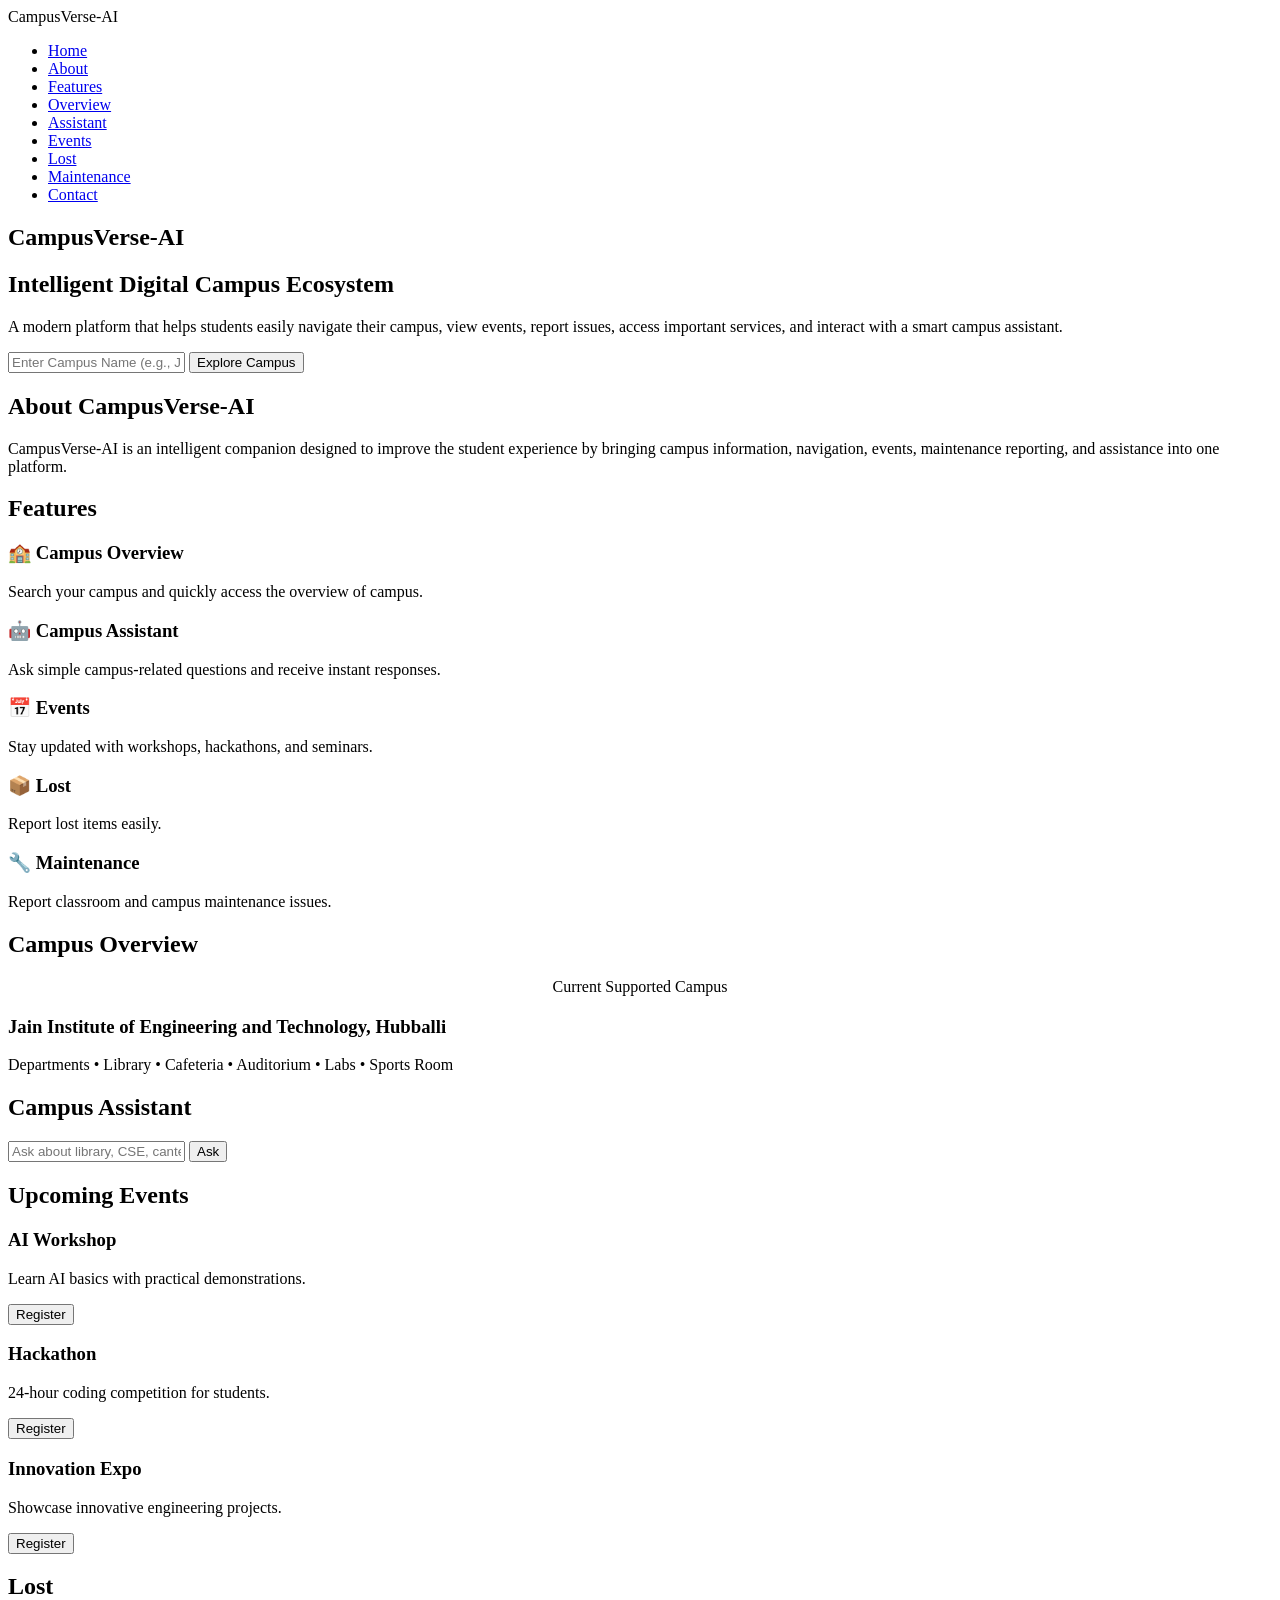
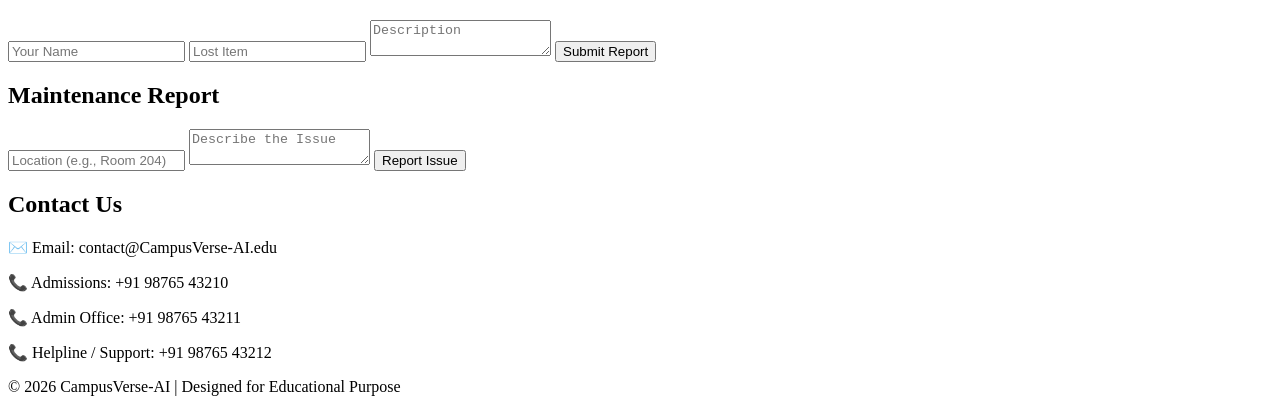
==== index.html @ 73a44bf9 "Add initial HTML structure for CampusVerse-AI" ====
<!DOCTYPE html>
<html lang="en">
<head>
    <meta charset="UTF-8">
    <meta name="viewport" content="width=device-width, initial-scale=1.0">
    <title>CampusVerse-AI</title>
    
    <!-- Stylesheet -->
    <link rel="stylesheet" href="style.css">
    
    <!-- Google Fonts -->
    <link rel="preconnect" href="https://fonts.googleapis.com">
    <link rel="preconnect" href="https://fonts.gstatic.com" crossorigin>
    <link href="https://fonts.googleapis.com/css2?family=Poppins:wght@300;400;500;600;700&display=swap" rel="stylesheet">
    
    <!-- Script -->
    <script src="script.js" defer></script>
</head>
<body>

    <!-- Navigation -->
    <nav>
        <div class="logo">CampusVerse-AI</div>
        <ul>
            <li><a href="#home">Home</a></li>
            <li><a href="#about">About</a></li>
            <li><a href="#features">Features</a></li>
            <li><a href="#navigator">Overview</a></li>
            <li><a href="#assistant">Assistant</a></li>
            <li><a href="#events">Events</a></li>
            <li><a href="#lost-found">Lost </a></li>
            <li><a href="#maintenance">Maintenance</a></li>
            <li><a href="#contact">Contact</a></li>
        </ul>
    </nav>

    <!-- Hero Section -->
    <section class="hero" id="home">
        <h1>CampusVerse-AI</h1>
        <h2>Intelligent Digital Campus Ecosystem</h2>
        <p>
            A modern platform that helps students easily navigate their campus,
            view events, report issues, access important services, and interact
            with a smart campus assistant.
        </p>

        <div class="search-box">
            <input type="text" id="campusInput" placeholder="Enter Campus Name (e.g., Jain Institute)">
            <button onclick="checkCampus()">Explore Campus</button>
        </div>

        <p id="message"></p>
    </section>  

    <!-- About -->
    <section id="about">
        <h2>About CampusVerse-AI</h2>
        <p>
            CampusVerse-AI is an intelligent companion designed to improve the
            student experience by bringing campus information, navigation,
            events, maintenance reporting, and assistance into one platform.
        </p>
    </section>

    <!-- Features -->
    <section id="features">
        <h2>Features</h2>
        <div class="cards">
            <div class="card">
                <h3>🏫 Campus Overview</h3>
                <p>Search your campus and quickly access the overview of campus.</p>
            </div>
            <div class="card">
                <h3>🤖 Campus Assistant</h3>
                <p>Ask simple campus-related questions and receive instant responses.</p>
            </div>
            <div class="card">
                <h3>📅 Events</h3>
                <p>Stay updated with workshops, hackathons, and seminars.</p>
            </div>
            <div class="card">
                <h3>📦 Lost </h3>
                <p> Report lost items easily.</p>
            </div>
            <div class="card">
                <h3>🔧 Maintenance</h3>
                <p>Report classroom and campus maintenance issues.</p>
            </div>
        </div>
    </section>

    <!-- Campus Navigator -->
    <section id="navigator">
        <h2>Campus Overview</h2>
        <p style="text-align: center; margin-bottom: 20px;">Current Supported Campus</p>
        <div class="card main-navigator-card">
            <h3>Jain Institute of Engineering and Technology, Hubballi</h3>
            <p>Departments • Library • Cafeteria • Auditorium • Labs • Sports Room</p>
        </div>
    </section>

    <!-- AI Assistant -->
    <section id="assistant">
        <h2>Campus Assistant</h2>
        <div class="assistant-box">
            <input type="text" id="question" placeholder="Ask about library, CSE, canteen, fees...">
            <button onclick="answerQuestion()">Ask</button>
        </div>
        <div id="answer" class="answer-box"></div>
    </section>

    <!-- Events -->
    <section id="events">
        <h2>Upcoming Events</h2>
        <div class="cards">
            <div class="card">
                <h3>AI Workshop</h3>
                <p>Learn AI basics with practical demonstrations.</p>
                <button class="event-btn" onclick="registerEvent('AI Workshop')">Register</button>
            </div>
            <div class="card">
                <h3>Hackathon</h3>
                <p>24-hour coding competition for students.</p>
                <button class="event-btn" onclick="registerEvent('Hackathon')">Register</button>
            </div>
            <div class="card">
                <h3>Innovation Expo</h3>
                <p>Showcase innovative engineering projects.</p>
                <button class="event-btn" onclick="registerEvent('Innovation Expo')">Register</button>
            </div>
        </div>
    </section>

    <!-- Lost & Found -->
 <section id="lost-found">
    <div class="section-bg"></div>

    <h2>Lost</h2>

    <form id="lostFoundForm">
        <input type="text" id="lostName" placeholder="Your Name" required>

        <input type="text" id="lostItem" placeholder="Lost Item" required>

        <textarea id="lostDesc" placeholder="Description" required></textarea>

        <button type="button" onclick="submitLostFound()">Submit Report</button>
    </form>

    <p id="lostMessage" class="form-feedback"></p>
</section>
    <!-- Maintenance -->
 <section id="maintenance">
    <div class="section-bg"></div>

    <h2>Maintenance Report</h2>

    <form id="maintenanceForm">
        <input type="text" id="maintLocation" placeholder="Location (e.g., Room 204)" required>

        <textarea id="maintDesc" placeholder="Describe the Issue" required></textarea>

        <button type="button" onclick="submitMaintenance()">Report Issue</button>
    </form>

    <p id="maintMessage" class="form-feedback"></p>
</section>
    <!-- Contact -->
    <section id="contact">
        <h2>Contact Us</h2>
        <p>✉️ Email: contact@CampusVerse-AI.edu</p>
        <p>📞 Admissions: +91 98765 43210</p>
        <p>📞 Admin Office: +91 98765 43211</p>
        <p>📞 Helpline / Support: +91 98765 43212</p>
    </section>

    <!-- Footer -->
    <footer>
        <p>© 2026 CampusVerse-AI | Designed for Educational Purpose</p>
    </footer>

</body>
</html>
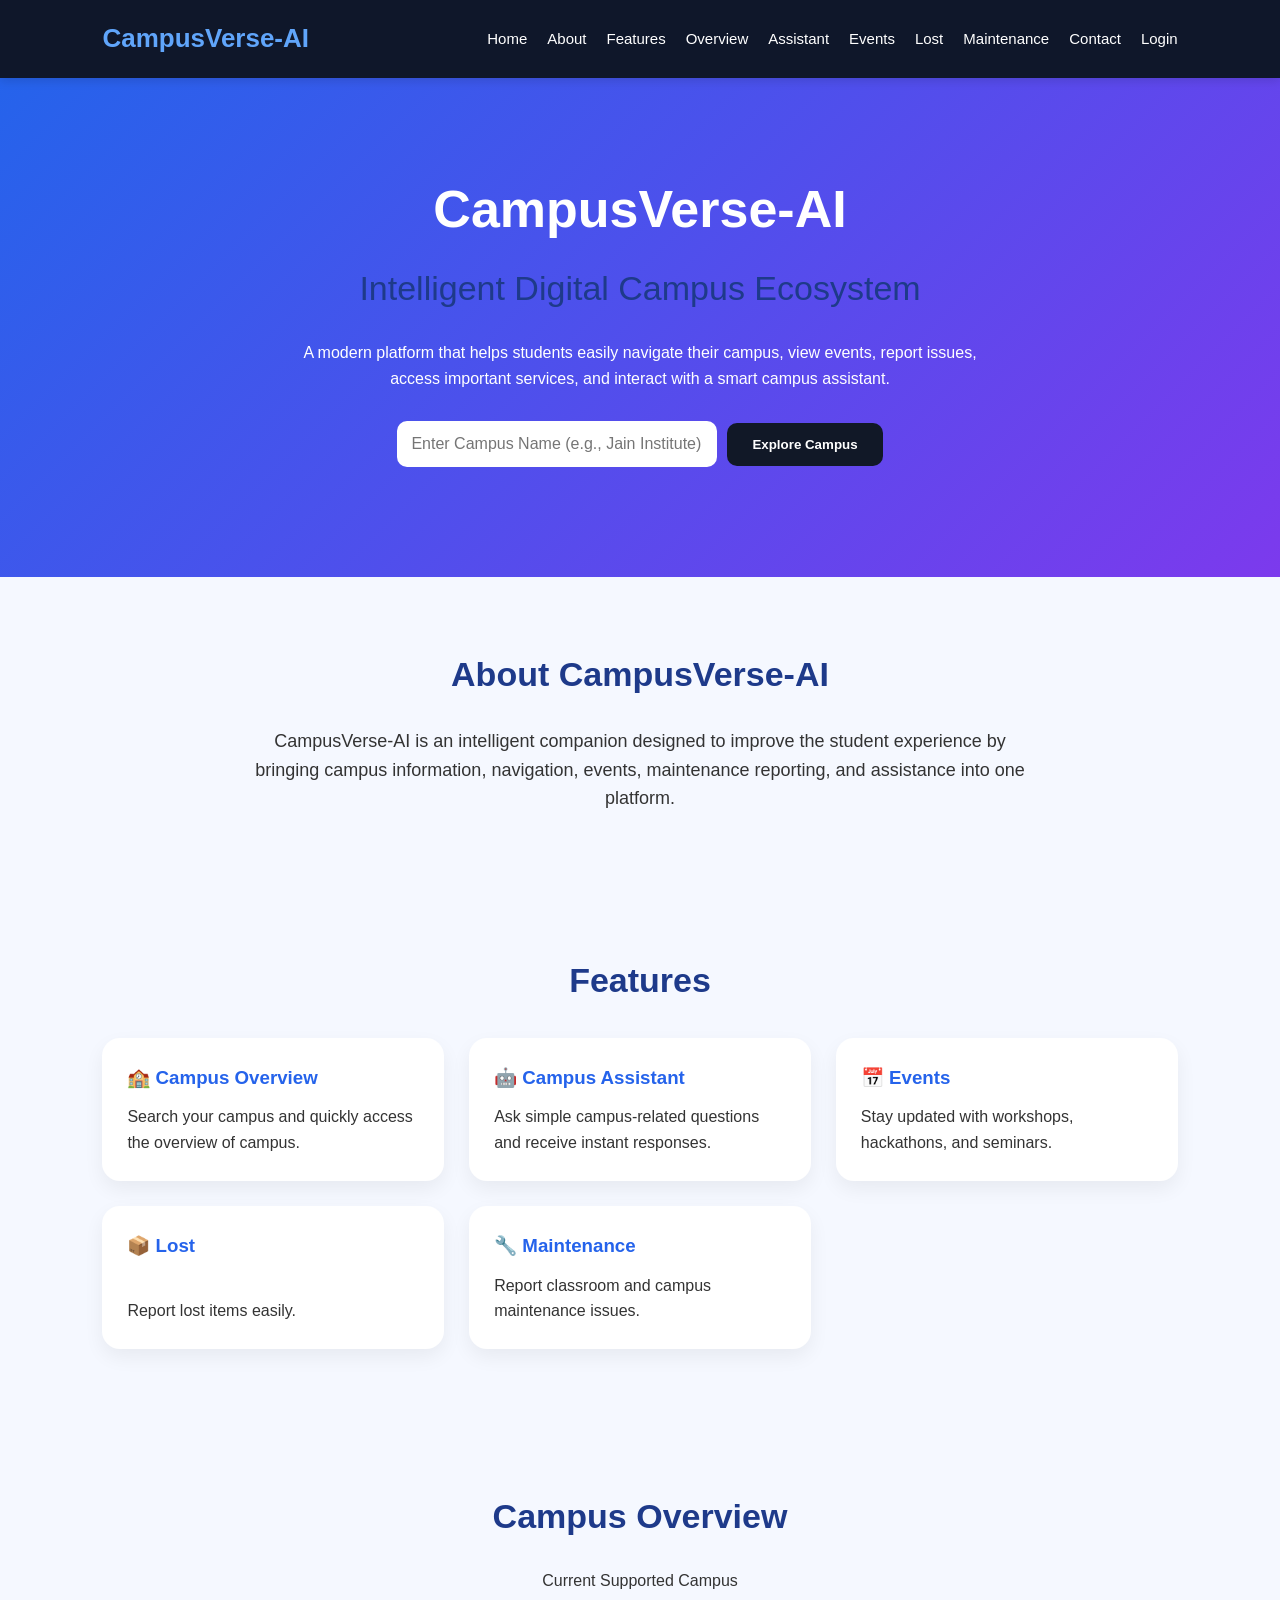
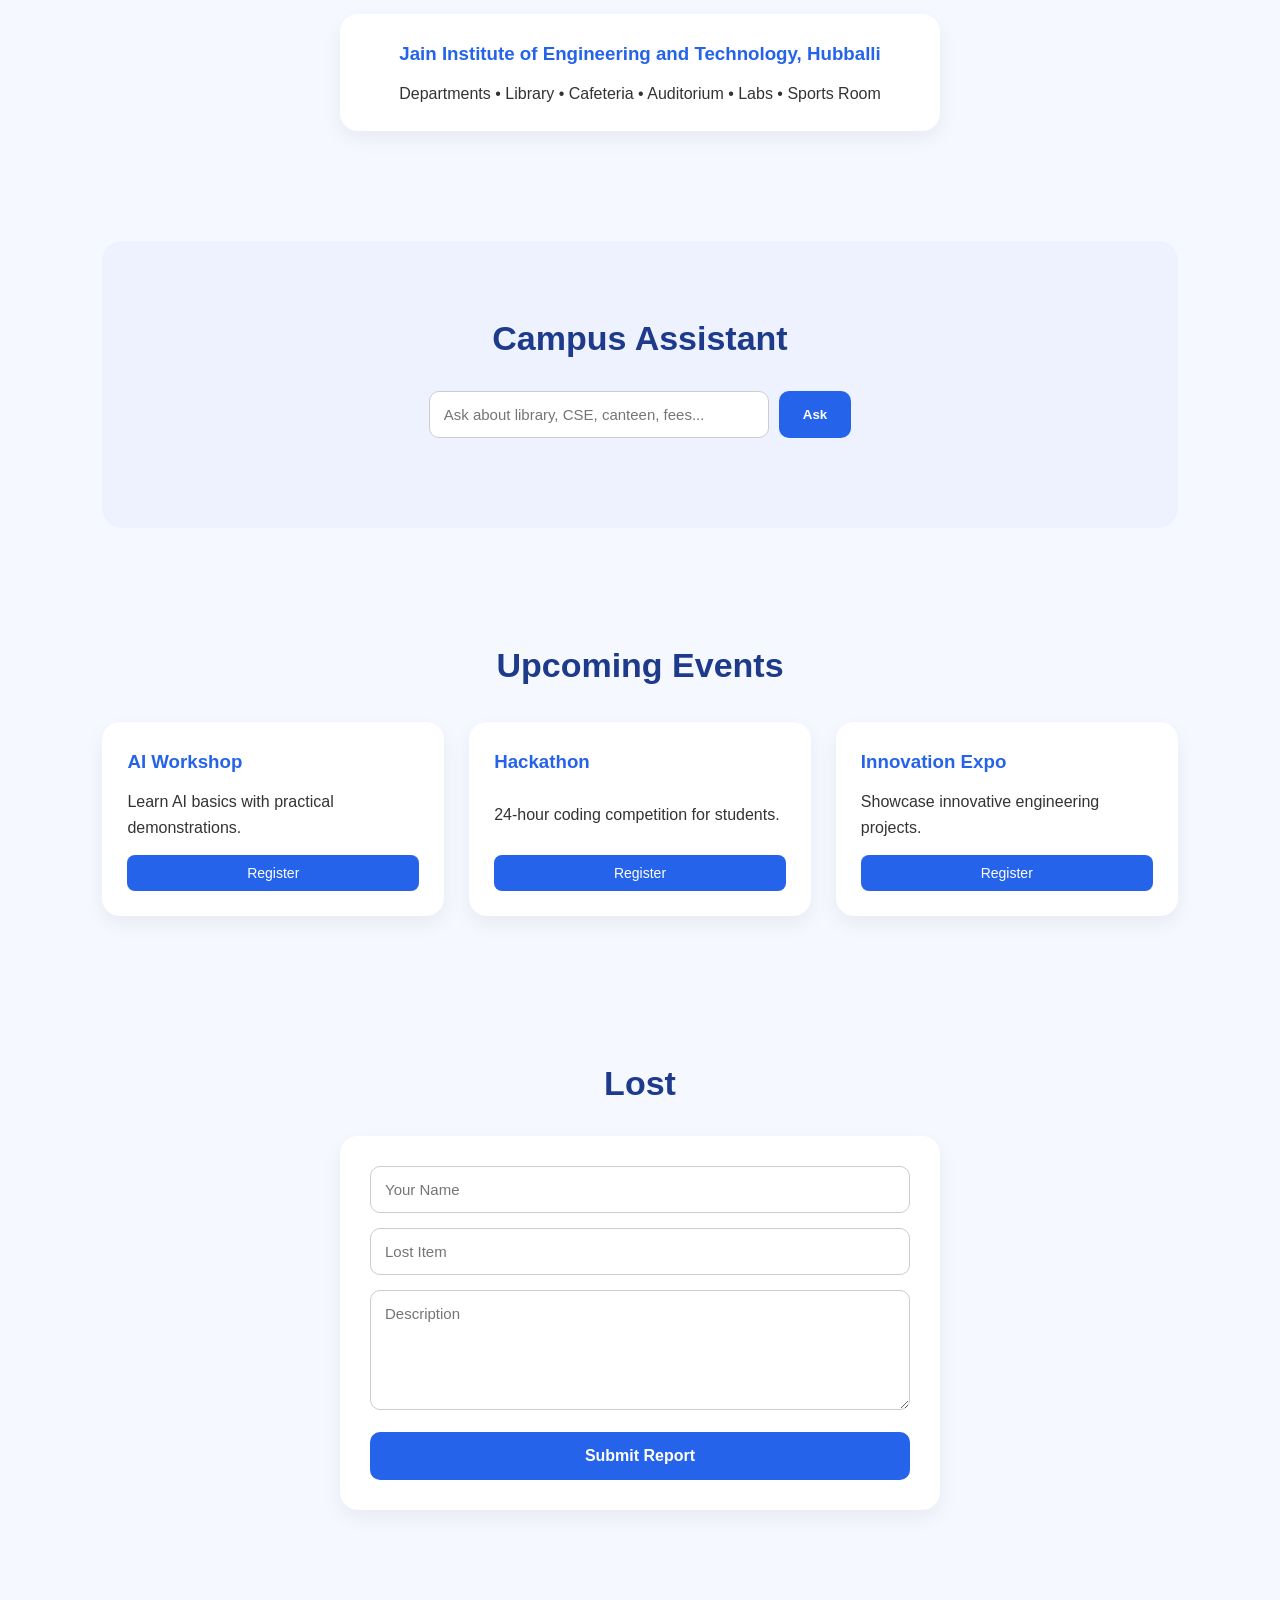
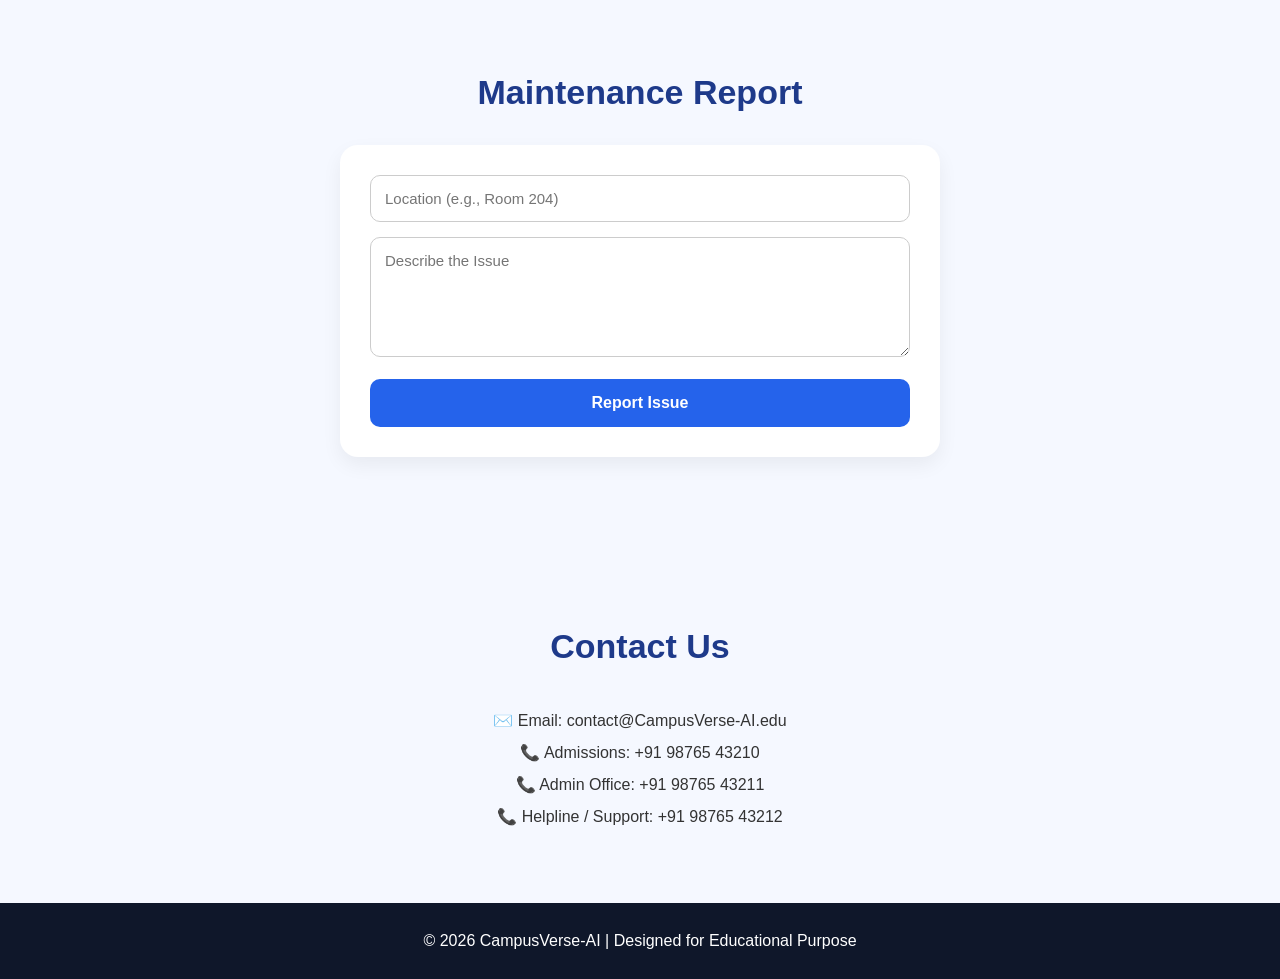
==== commit 263c4c64: "Add Login link to navigation menu" ====
--- a/index.html
+++ b/index.html
@@ -31,6 +31,7 @@
             <li><a href="#lost-found">Lost </a></li>
             <li><a href="#maintenance">Maintenance</a></li>
             <li><a href="#contact">Contact</a></li>
+            <li><a href="login.html">Login</a></li>
         </ul>
     </nav>
 
--- a/style.css
+++ b/style.css
@@ -0,0 +1,442 @@
+* {
+    margin: 0;
+    padding: 0;
+    box-sizing: border-box;
+    font-family: 'Poppins', sans-serif;
+}
+
+html {
+    scroll-behavior: smooth;
+}
+
+body {
+    background: #f5f8ff;
+    color: #333;
+    line-height: 1.6;
+}
+
+/* Navigation */
+nav {
+    display: flex;
+    justify-content: space-between;
+    align-items: center;
+    background: #0f172a;
+    color: white;
+    padding: 18px 8%;
+    position: sticky;
+    top: 0;
+    z-index: 1000;
+    box-shadow: 0 2px 10px rgba(0,0,0,0.15);
+}
+
+.logo {
+    font-size: 26px;
+    font-weight: 700;
+    color: #60a5fa;
+}
+
+nav ul {
+    display: flex;
+    list-style: none;
+}
+
+nav ul li {
+    margin-left: 20px;
+}
+
+nav ul li a {
+    color: white;
+    text-decoration: none;
+    font-size: 15px;
+    transition: 0.3s;
+}
+
+nav ul li a:hover {
+    color: #60a5fa;
+}
+
+/* Hero Section */
+.hero {
+    text-align: center;
+    padding: 90px 20px;
+    background: linear-gradient(135deg, #2563eb, #7c3aed);
+    color: white;
+}
+
+.hero h1 {
+    font-size: 52px;
+}
+
+.hero h2 {
+    margin-top: 10px;
+    font-weight: 500;
+}
+
+.hero p {
+    max-width: 700px;
+    margin: 20px auto;
+}
+
+.search-box {
+    margin-top: 30px;
+    display: flex;
+    justify-content: center;
+    align-items: center;
+    gap: 10px;
+    flex-wrap: wrap;
+}
+
+.search-box input {
+    width: 320px;
+    padding: 14px;
+    border: none;
+    border-radius: 10px;
+    font-size: 16px;
+    outline: none;
+}
+
+.search-box button {
+    padding: 14px 25px;
+    border: none;
+    border-radius: 10px;
+    background: #111827;
+    color: white;
+    font-weight: 600;
+    cursor: pointer;
+    transition: 0.3s;
+}
+
+.search-box button:hover {
+    background: #000;
+}
+
+#message {
+    margin-top: 20px;
+    font-size: 18px;
+    font-weight: 500;
+}
+
+/* Sections */
+section {
+    padding: 70px 8%;
+}
+
+section h2 {
+    text-align: center;
+    margin-bottom: 25px;
+    font-size: 34px;
+    color: #1e3a8a;
+}
+
+#about p {
+    max-width: 800px;
+    margin: 0 auto;
+    text-align: center;
+    font-size: 18px;
+}
+
+/* Cards */
+.cards {
+    display: grid;
+    grid-template-columns: repeat(auto-fit, minmax(260px, 1fr));
+    gap: 25px;
+    margin-top: 30px;
+}
+
+.card {
+    background: white;
+    padding: 25px;
+    border-radius: 18px;
+    box-shadow: 0 8px 20px rgba(0,0,0,0.06);
+    transition: 0.3s;
+    display: flex;
+    flex-direction: column;
+    justify-content: space-between;
+}
+
+.card:hover {
+    transform: translateY(-8px);
+    box-shadow: 0 12px 25px rgba(0,0,0,0.1);
+}
+
+.card h3 {
+    color: #2563eb;
+    margin-bottom: 12px;
+}
+
+.main-navigator-card {
+    max-width: 600px;
+    margin: 0 auto;
+    text-align: center;
+}
+
+.event-btn {
+    margin-top: 15px;
+    padding: 10px;
+    border: none;
+    background: #2563eb;
+    color: white;
+    border-radius: 8px;
+    cursor: pointer;
+    font-size: 14px;
+    transition: 0.3s;
+}
+
+.event-btn:hover {
+    background: #1d4ed8;
+}
+
+/* Assistant */
+#assistant {
+    text-align: center;
+    background: #eef2ff;
+    border-radius: 20px;
+    margin: 40px 8%;
+}
+
+.assistant-box {
+    display: flex;
+    justify-content: center;
+    gap: 10px;
+    flex-wrap: wrap;
+}
+
+#assistant input {
+    width: 340px;
+    padding: 14px;
+    border-radius: 10px;
+    border: 1px solid #ccc;
+    font-size: 15px;
+    outline: none;
+}
+
+#assistant button {
+    padding: 14px 24px;
+    border: none;
+    background: #2563eb;
+    color: white;
+    border-radius: 10px;
+    cursor: pointer;
+    font-weight: 600;
+    transition: 0.3s;
+}
+
+#assistant button:hover {
+    background: #1d4ed8;
+}
+
+.answer-box {
+    margin-top: 20px;
+    font-size: 16px;
+    line-height: 1.8;
+}
+
+/* Forms */
+form {
+    max-width: 600px;
+    margin: auto;
+    background: white;
+    padding: 30px;
+    border-radius: 18px;
+    box-shadow: 0 8px 20px rgba(0,0,0,0.06);
+}
+
+form input,
+form textarea {
+    width: 100%;
+    padding: 14px;
+    margin-bottom: 15px;
+    border-radius: 10px;
+    border: 1px solid #ccc;
+    font-size: 15px;
+    outline: none;
+}
+
+form textarea {
+    height: 120px;
+    resize: vertical;
+}
+
+form button {
+    width: 100%;
+    padding: 15px;
+    border: none;
+    background: #2563eb;
+    color: white;
+    border-radius: 10px;
+    cursor: pointer;
+    font-size: 16px;
+    font-weight: 600;
+    transition: 0.3s;
+}
+
+form button:hover {
+    background: #1d4ed8;
+}
+
+.form-feedback {
+    text-align: center;
+    margin-top: 15px;
+    font-weight: 500;
+}
+
+/* Contact */
+#contact {
+    text-align: center;
+    line-height: 2;
+}
+
+/* Footer */
+footer {
+    background: #0f172a;
+    color: white;
+    text-align: center;
+    padding: 25px;
+}
+
+/* Responsive */
+@media(max-width: 768px) {
+    nav {
+        flex-direction: column;
+        padding: 15px;
+    }
+
+    nav ul {
+        flex-wrap: wrap;
+        justify-content: center;
+        margin-top: 15px;
+        gap: 10px;
+    }
+
+    nav ul li {
+        margin-left: 0;
+    }
+
+    .hero h1 {
+        font-size: 36px;
+    }
+
+    .search-box input,
+    #assistant input {
+        width: 100%;
+    }
+
+    .search-box button,
+    #assistant button {
+        width: 100%;
+    }
+
+    section {
+        padding: 50px 5%;
+    }
+}
+
+/* Background image for Lost & Maintenance */
+
+#lost-found,
+#maintenance {
+    position: relative;
+    overflow: hidden;
+}
+
+#lost-found .section-bg,
+#maintenance .section-bg {
+    position: absolute;
+    top: 0;
+    left: 0;
+    width: 100%;
+    height: 100%;
+    background: url("jgi.png") center center/cover no-repeat;
+    opacity: 0.08;
+    filter: blur(2px);
+    z-index: 0;
+}
+
+#lost-found h2,
+#maintenance h2,
+#lostFoundForm,
+#maintenanceForm,
+#lostMessage,
+#maintMessage {
+    position: relative;
+    z-index: 1;
+}
+/* ================================
+   LOGIN AND REGISTER PAGES
+================================ */
+
+.login-container,
+.register-container {
+    min-height: 100vh;
+    display: flex;
+    justify-content: center;
+    align-items: center;
+    padding: 20px;
+}
+
+.login-box,
+.register-box {
+    width: 100%;
+    max-width: 450px;
+    padding: 35px;
+    border-radius: 20px;
+    text-align: center;
+    background: rgba(255, 255, 255, 0.95);
+    box-shadow: 0 10px 30px rgba(0, 0, 0, 0.2);
+}
+
+.login-box h1,
+.register-box h1 {
+    margin-bottom: 10px;
+}
+
+.login-box h2,
+.register-box h2 {
+    margin-bottom: 10px;
+}
+
+.login-box form,
+.register-box form {
+    display: flex;
+    flex-direction: column;
+    text-align: left;
+    gap: 10px;
+    margin-top: 25px;
+}
+
+.login-box input,
+.register-box input,
+.register-box select {
+    padding: 12px;
+    border: 1px solid #ccc;
+    border-radius: 8px;
+    font-size: 15px;
+}
+
+.login-box button,
+.register-box button {
+    padding: 13px;
+    border: none;
+    border-radius: 8px;
+    cursor: pointer;
+    font-size: 16px;
+    font-weight: bold;
+    margin-top: 10px;
+}
+
+.register-text,
+.login-text {
+    margin-top: 20px;
+}
+
+.register-text a,
+.login-text a {
+    font-weight: bold;
+    text-decoration: none;
+}
+
+.back-home {
+    display: inline-block;
+    margin-top: 20px;
+    text-decoration: none;
+}
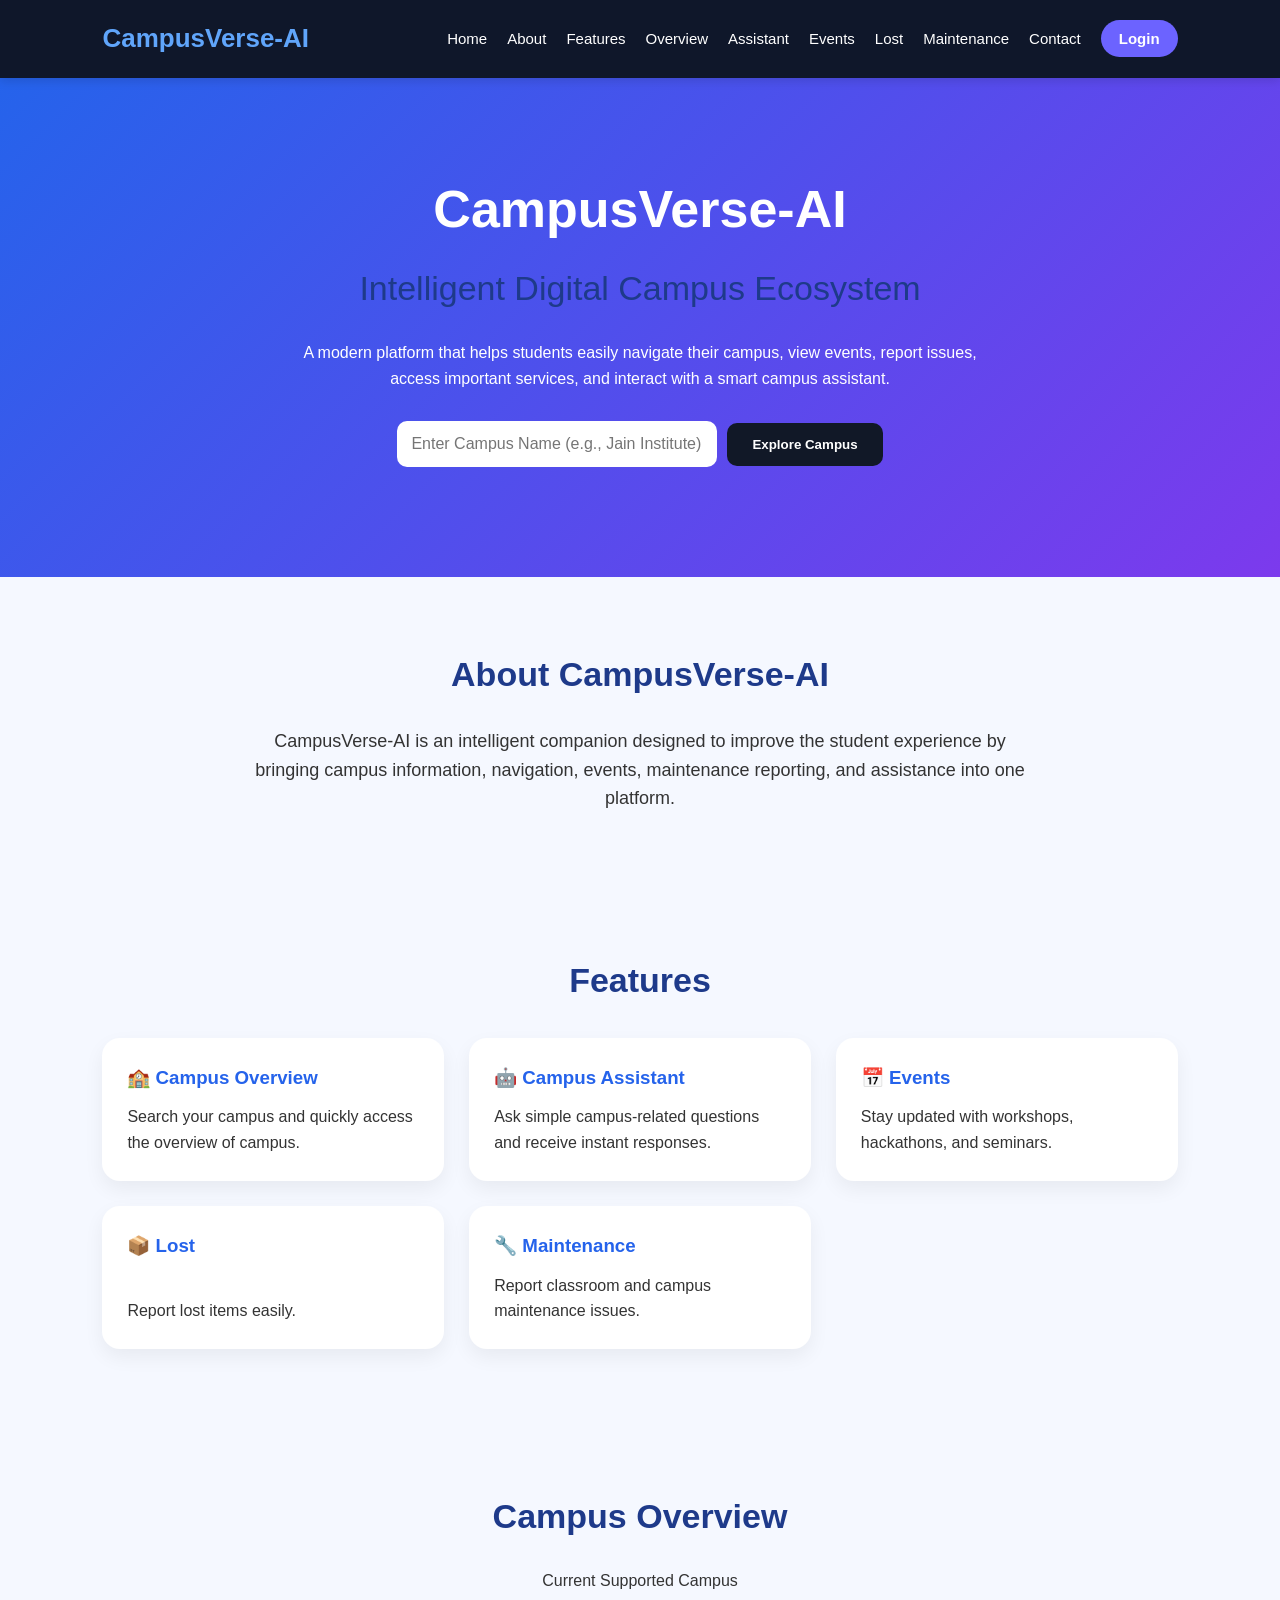
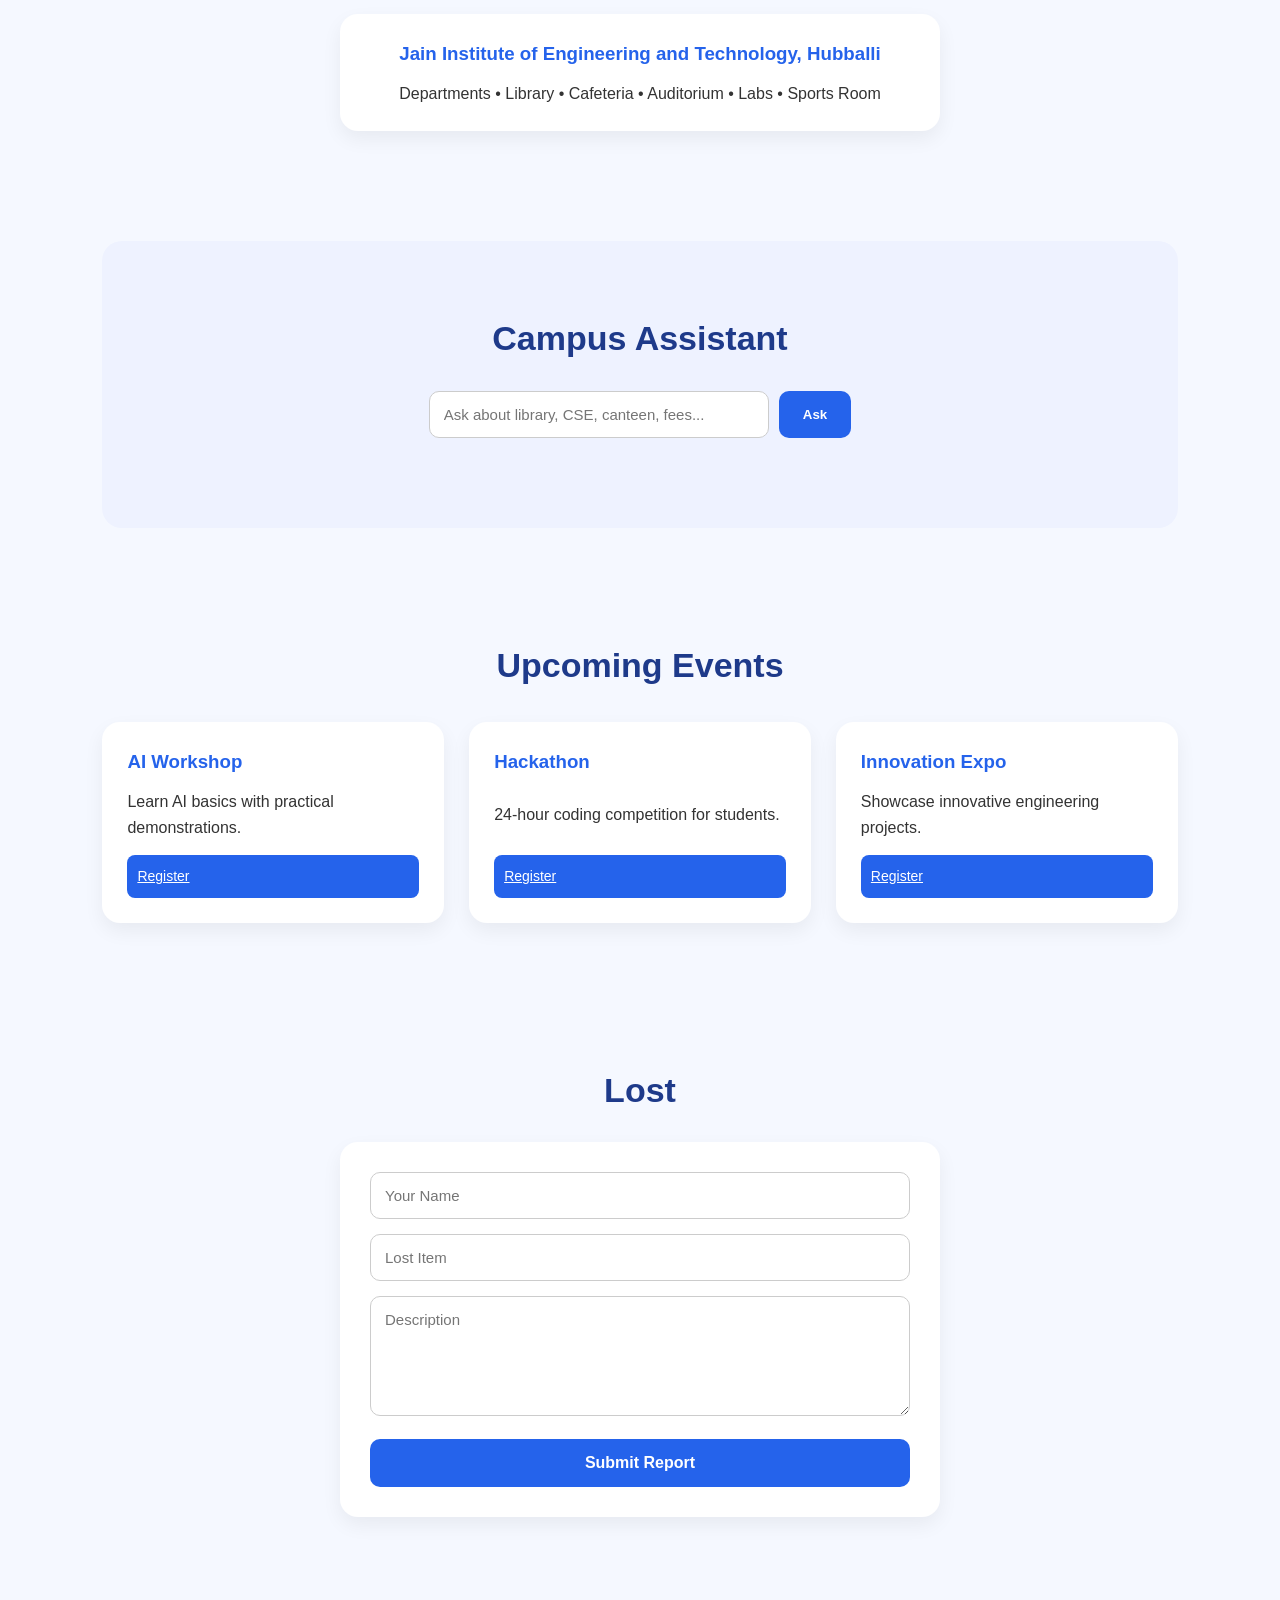
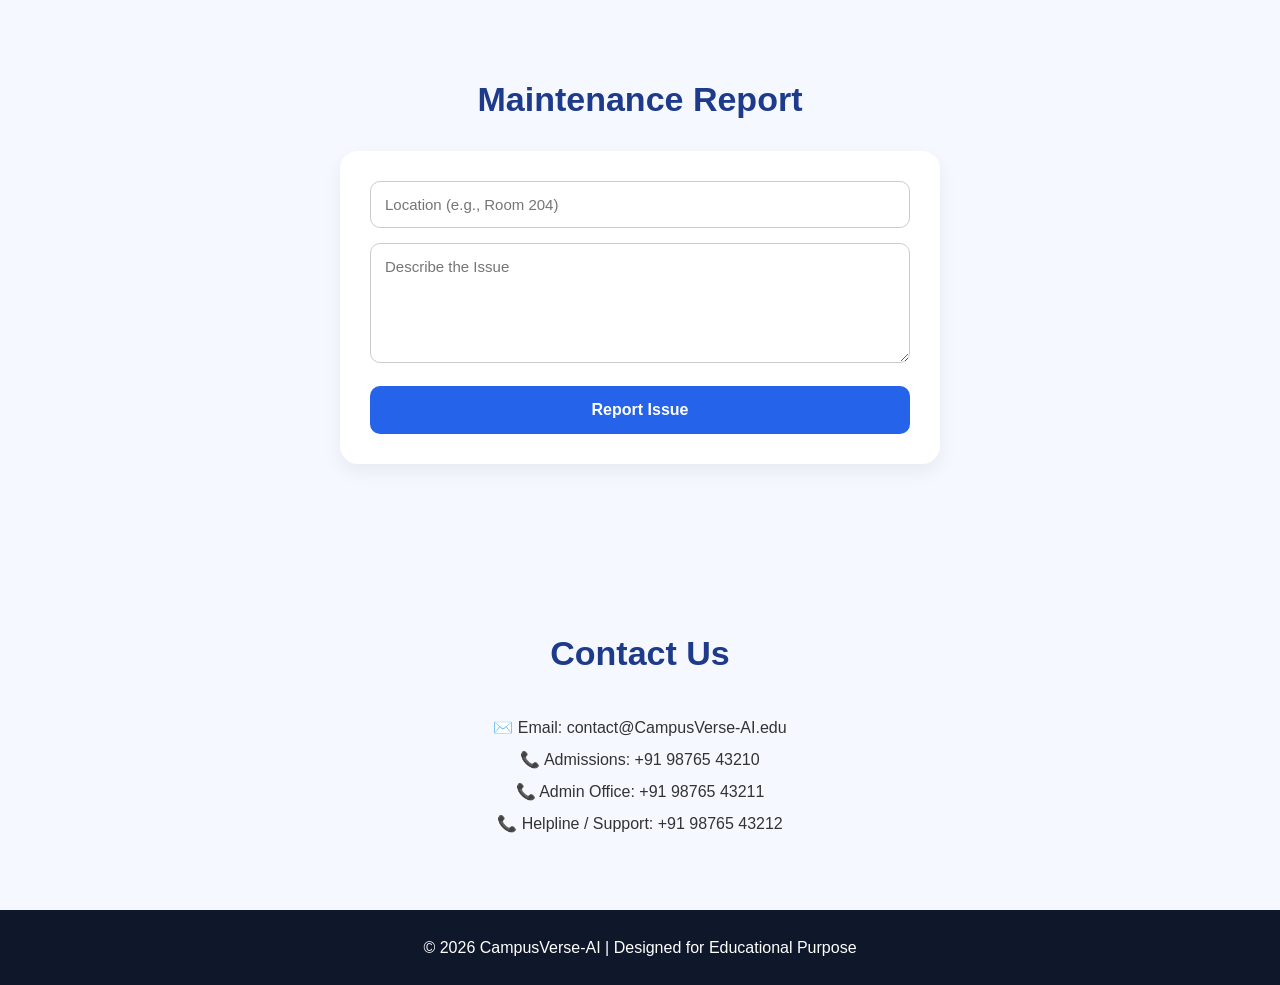
==== commit d041089f: "Replace buttons with links for event registration" ====
--- a/index.html
+++ b/index.html
@@ -117,17 +117,23 @@
             <div class="card">
                 <h3>AI Workshop</h3>
                 <p>Learn AI basics with practical demonstrations.</p>
-                <button class="event-btn" onclick="registerEvent('AI Workshop')">Register</button>
+                <a href="register.html" class="event-btn">
+    Register
+</a>
             </div>
             <div class="card">
                 <h3>Hackathon</h3>
                 <p>24-hour coding competition for students.</p>
-                <button class="event-btn" onclick="registerEvent('Hackathon')">Register</button>
+                <a href="register.html" class="event-btn">
+    Register
+</a>
             </div>
             <div class="card">
                 <h3>Innovation Expo</h3>
                 <p>Showcase innovative engineering projects.</p>
-                <button class="event-btn" onclick="registerEvent('Innovation Expo')">Register</button>
+                <a href="register.html" class="event-btn">
+    Register
+</a>
             </div>
         </div>
     </section>
--- a/style.css
+++ b/style.css
@@ -440,3 +440,15 @@
     margin-top: 20px;
     text-decoration: none;
 }
+/* Login Link */
+nav ul li:last-child a {
+    background: #6c63ff;
+    color: white;
+    padding: 10px 18px;
+    border-radius: 20px;
+    font-weight: 600;
+}
+
+nav ul li:last-child a:hover {
+    background: #5548d9;
+}
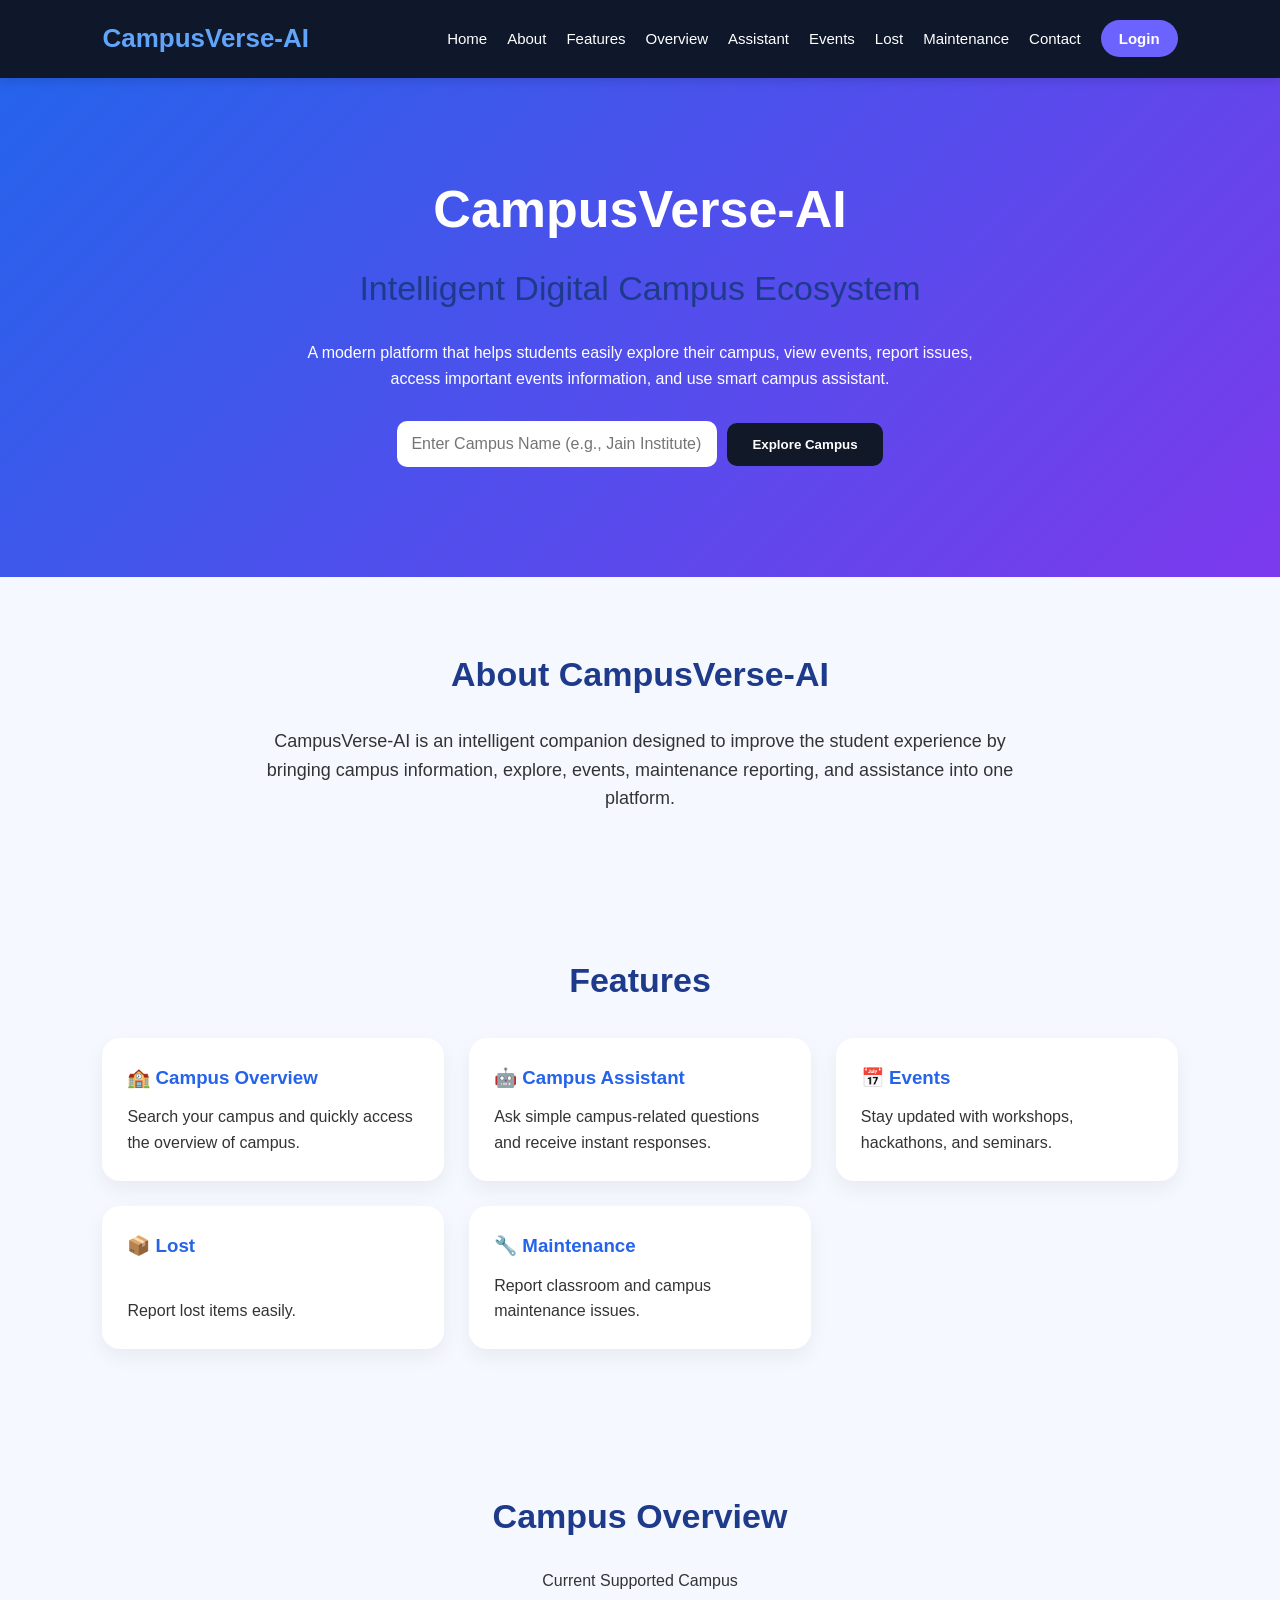
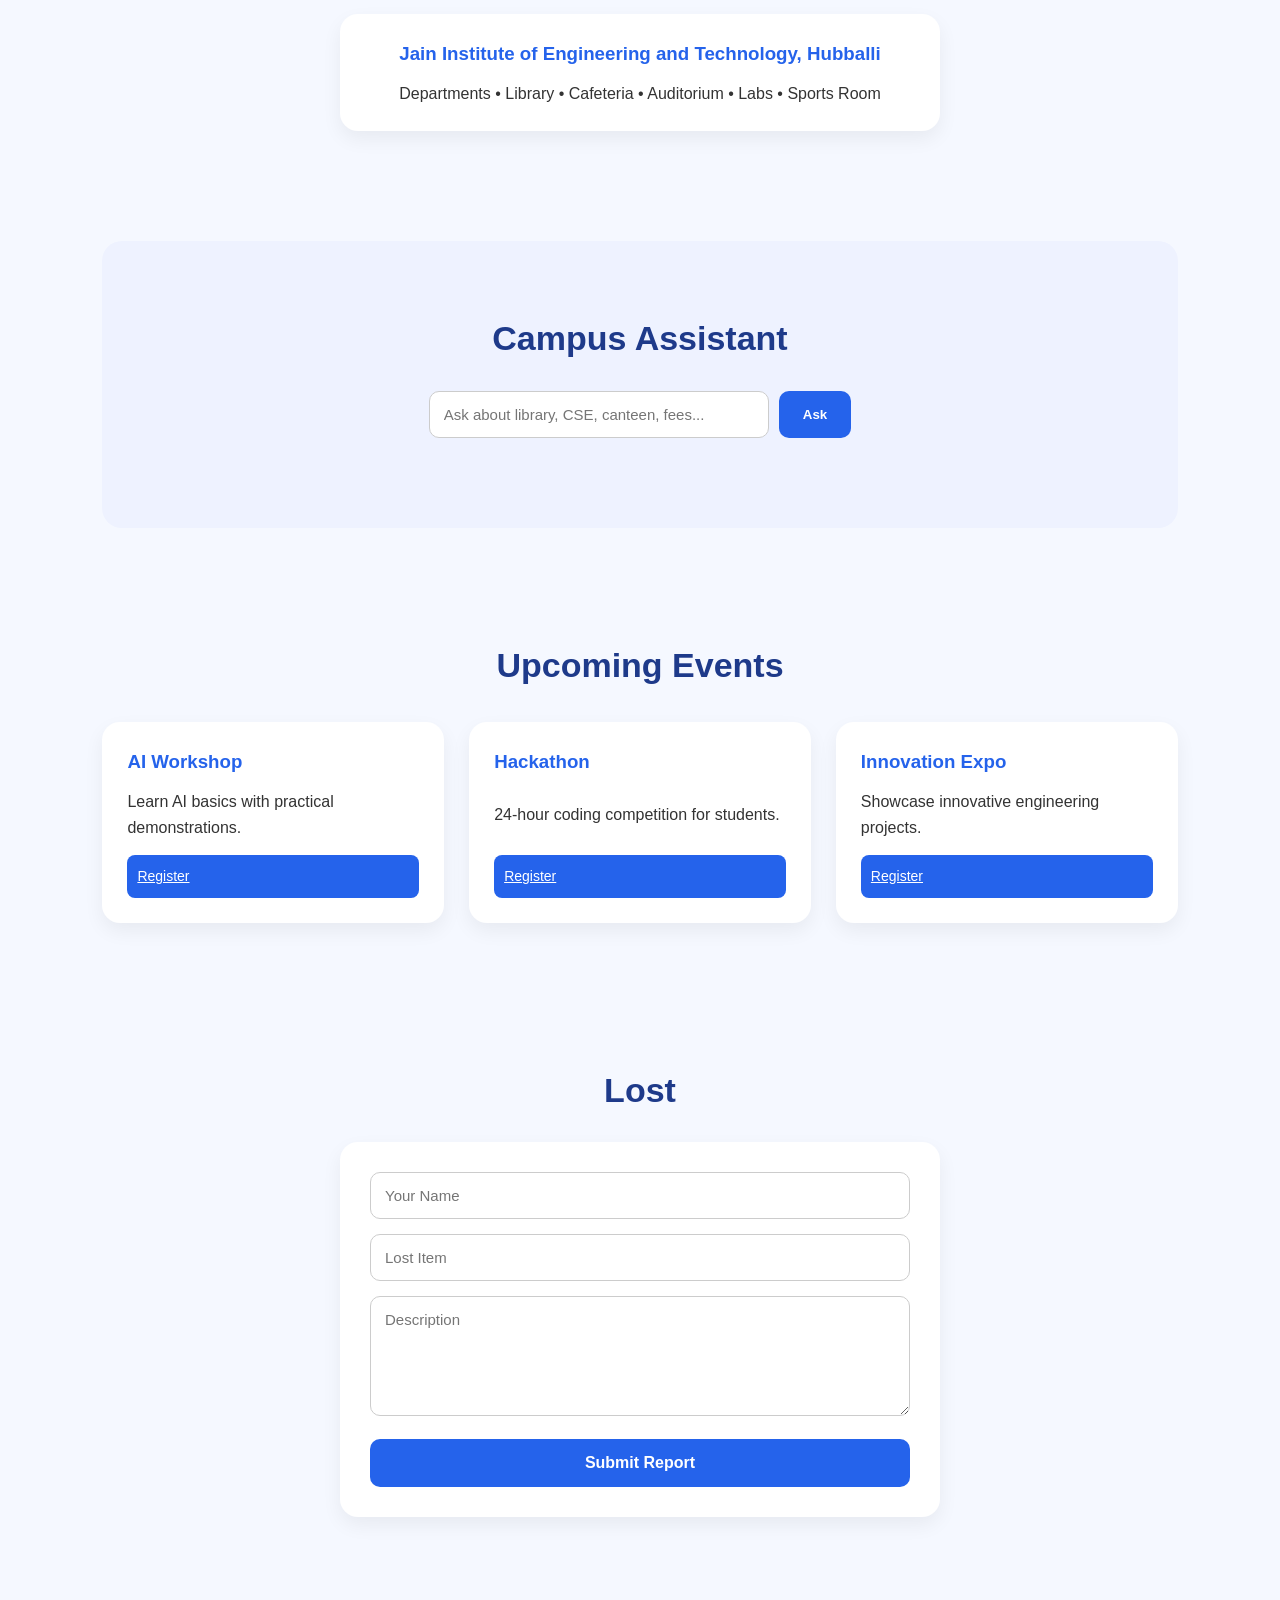
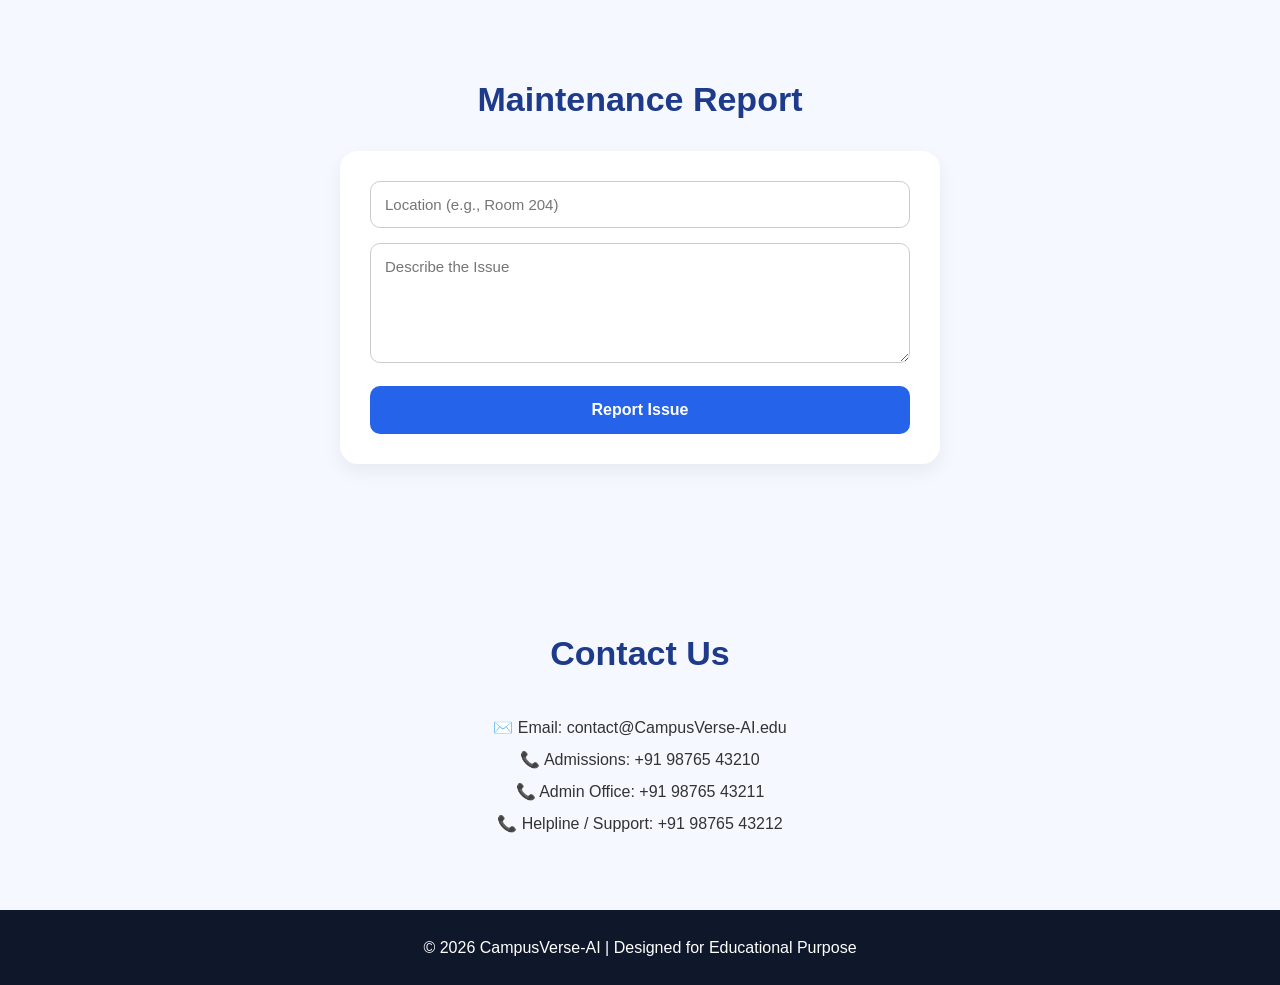
==== commit 9f6a39ff: "Revise text in hero and about sections of index.html Updated the text in the hero section and about " ====
--- a/index.html
+++ b/index.html
@@ -40,9 +40,9 @@
         <h1>CampusVerse-AI</h1>
         <h2>Intelligent Digital Campus Ecosystem</h2>
         <p>
-            A modern platform that helps students easily navigate their campus,
-            view events, report issues, access important services, and interact
-            with a smart campus assistant.
+            A modern platform that helps students easily explore their campus,
+            view events, report issues, access important events information, and use
+            smart campus assistant.
         </p>
 
         <div class="search-box">
@@ -58,7 +58,7 @@
         <h2>About CampusVerse-AI</h2>
         <p>
             CampusVerse-AI is an intelligent companion designed to improve the
-            student experience by bringing campus information, navigation,
+            student experience by bringing campus information, explore,
             events, maintenance reporting, and assistance into one platform.
         </p>
     </section>
@@ -117,21 +117,21 @@
             <div class="card">
                 <h3>AI Workshop</h3>
                 <p>Learn AI basics with practical demonstrations.</p>
-                <a href="register.html" class="event-btn">
+                <a href="register.html?event=AI%20Workshop" class="event-btn">
     Register
 </a>
             </div>
             <div class="card">
                 <h3>Hackathon</h3>
                 <p>24-hour coding competition for students.</p>
-                <a href="register.html" class="event-btn">
+                <a href="register.html?event=Hackathon" class="event-btn">
     Register
 </a>
             </div>
             <div class="card">
                 <h3>Innovation Expo</h3>
                 <p>Showcase innovative engineering projects.</p>
-                <a href="register.html" class="event-btn">
+                <a href="register.html?event=Innovation%20Expo" class="event-btn">
     Register
 </a>
             </div>
